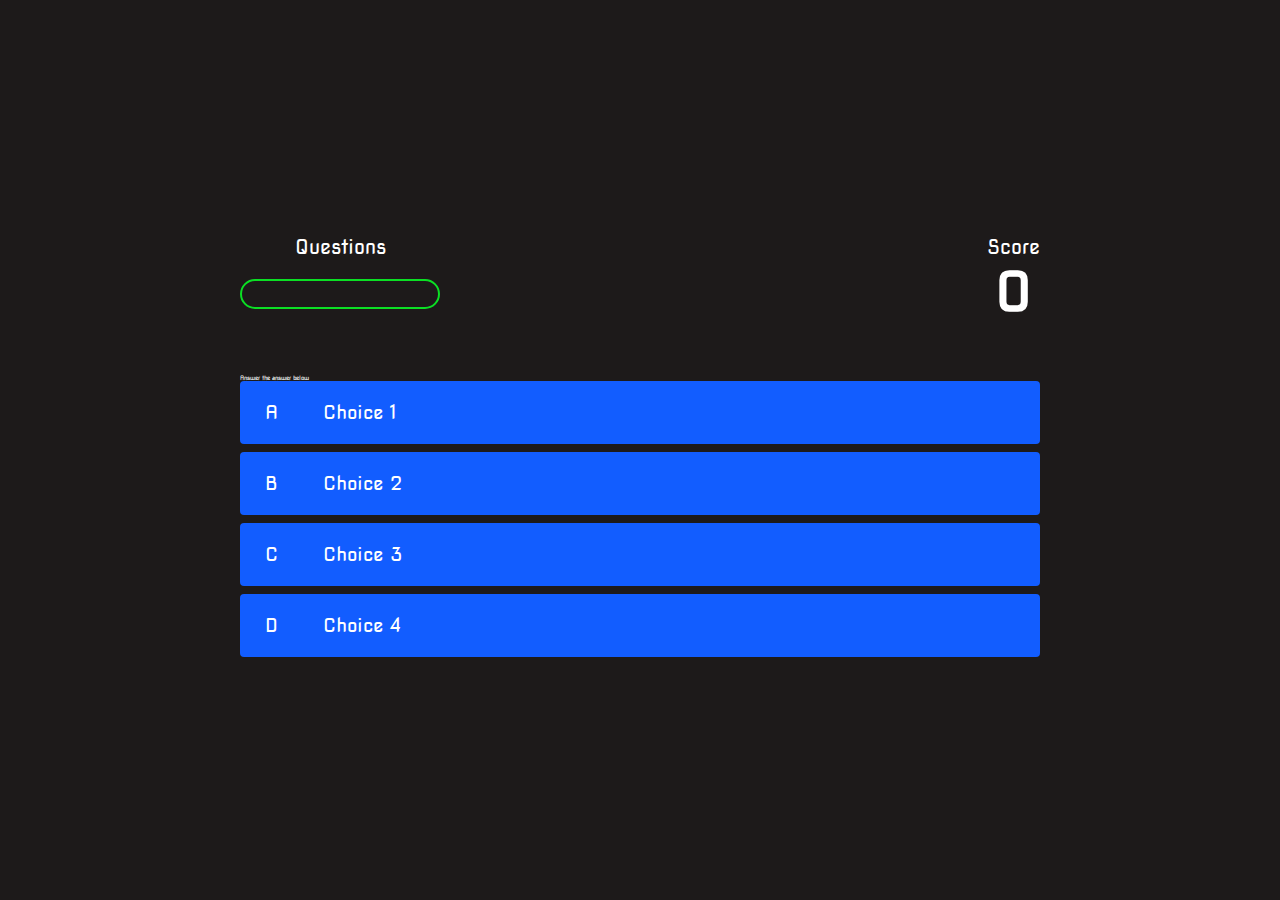
==== game.html @ 9d833003 "re-do second-try html css overlay" ====
<!DOCTYPE html>
<html lang="en">
<head>
    <meta charset="UTF-8">
    <meta http-equiv="X-UA-Compatible" content="IE=edge">
    <meta name="viewport" content="width=device-width, initial-scale=1.0">
    <title>Quiz Page</title>
    <link rel="stylesheet" href="./assets/css/style.css">
    <link rel="stylesheet" href="./assets/css/game.css">
</head>
<body>
    <div class="container">
        <div id="game" class="justify-center flex-column">
            <div id="hud">
                <div class="hud-item">
                    <p id="progressText" class="hud-prefix">
                        Questions
                    </p>
                    <div id="progressBar">
                        <div id="progressBarFull"></div>
                    </div>
                </div>
                <div class="hud-item">
                    <p class="hud-prefix">
                        Score
                    </p>
                    <h1 class="hud-main-text" id="score">
                        0
                    </h1>
                </div>
            </div>
            <div id="question">Answer the answer below</div>
            <div class="choice-container">
                <p class="choice-prefix">A</p>
                <p class="choice-text" data-number="1">Choice 1</p>
            </div>
            <div class="choice-container">
                <p class="choice-prefix">B</p>
                <p class="choice-text" data-number="2">Choice 2</p>
            </div>
            <div class="choice-container">
                <p class="choice-prefix">C</p>
                <p class="choice-text" data-number="3">Choice 3</p>
            </div>
            <div class="choice-container">
                <p class="choice-prefix">D</p>
                <p class="choice-text" data-number="4">Choice 4</p>
            </div>
        </div>
    </div>
    <script src="game.js"></script>
</body>
</html>
---- assets/css/style.css ----
/* *,
*::before,
*::after {
  box-sizing: border-box;
  font-family: Arial, Helvetica, sans-serif;
}

:root {
  --neutral: #005c99;
  --neutral-blue: #33adff;
  --correct: #00fd00;
  --wrong: #ff0000;
}

body {
  padding: 0;
  margin: 0;
  display: flex;
  flex-direction: column;
  width: 100vw;
  height: 100vh;
  justify-content: center;
  align-items: center;
  background-color: var(--neutral);
}

body.correct {
  background-color: var(--correct);
}

body.wrong {
  background-color: var(--wrong);
}

header {
  display: flex;
  width: 100%;
  padding: 25px, 0;
  margin: 7vh 0;
  flex-direction: column;
  justify-content: center;
  align-items: start;
  color: white;
}

header h1 {
  display: flex;
  padding: 10px;
  margin: 10px;
  width: 100%;
  font-size: 30px;
  text-shadow: 0px 2px black;
  align-items: center;
  justify-content: center;
  
}

header p {
  display: flex;
  padding: 0;
  width: 100%;
  margin: 0;
  font-size: 25px;
  text-shadow: 0px 1px black;
  align-items: center;
  justify-content: center;
}

.container {
  width: 800px;
  max-width: 80%;
  background-color: white;
  border-radius: 5px;
  padding: 10px;
  box-shadow: 0 0 10px 2px;
}

.btn-grid {
  display: grid;
  grid-template-columns: repeat(2, auto);
  gap: 10px;
  margin: 20px 0;
}

.btn {
  background-color: var(--neutral-blue);
  border: 1px solid var(--neutral);
  border-radius: 5px;
  padding: 5px 10px;
  color: white;
  outline: none;
  width: 100%;
}

.btn:hover {
  cursor: pointer;
  box-shadow: 0 0.4rem 1.3rem 0 rgba(0, 0, 0, 0.5);
  transition: transform 150ms;
  transform: scale(1.01);
}

.btn.correct {
  background-color: var(--correct);
  color: black;
}

.btn.wrong {
  background-color: var(--wrong);
}

.start-btn,
.next-btn,
.score-btn {
  font-size: 1.5rem;
  font-weight: bold;
  padding: 10px 20px;
}

.controls {
  display: flex;
  flex-direction: column;
  justify-content: center;
  align-items: center;
  gap: 10px;
}

.hide {
  display: none;
} */
@import url('https://fonts.googleapis.com/css2?family=Nova+Square&display=swap');

:root {
  background-color: rgb(29, 26, 26);
}

* {
  box-sizing: border-box;
  margin: 0;
  padding: 0;
  font-size: 62.5%;
  font-family: 'Nova Square', cursive;
}

h1 {
  font-size: 5.4rem;
  color: #fff;
  margin-bottom: 5rem;
}

h2 {
  font-size: 4.2 rem;
  margin-bottom: 4rem;
}

.container {
  width: 100vw;
  max-width: 80rem;
  height: 100vh;
  display: flex;
  justify-content: center;
  align-items: center;
  margin: 0 auto;
  padding: 2rem;
}

.flex-column {
  display: flex;
  flex-direction: column;
}

.flex-center {
  justify-content: center;
  align-items: center;
}

.justify-center {
  justify-content: center;
}

.text-center {
  text-align: center;
}

.hidden {
  display: none;
}

.btn {
  font-size: 2.4rem;
  padding: 2rem 0;
  width: 30rem;
  text-align: center;
  margin-bottom: 1rem;
  text-decoration: none;
  color: rgb(28, 26, 26);
  background: linear-gradient(90deg, rgb(18, 93, 255) 0%, rgba(0, 102, 255) 100%);
  border-radius: 4px;
}

.btn:hover {
  cursor: pointer;
  box-shadow: 0 0.4rem 1.4rem 0 rgba(8, 114, 244, 0.6);
  transition: transform 150ms;
  transform: scale(1.03);
}

.btn[disabled]:hover {
  cursor: not-allowed;
  box-shadow:none;
  transform: none;
}

#highscore-btn {
  background: linear-gradient(90deg, rgb(255, 247, 9) 0%, rgba(240, 221, 6) 100%);
}

#highscore-btn:hover {
  box-shadow: 0 0.4rem 1.4rem 0 rgba(255, 255, 0, 0.5);
}
---- assets/css/game.css ----
body {
    color: #fff;
}

.choice-container {
    display: flex;
    margin-bottom: 0.8rem;
    width: 100%;
    border-radius: 4px;
    background: rgb(18, 93, 255);
    font-size: 3rem;
    min-width: 80rem;
}

.choice-container:hover {
    cursor: pointer;
    box-shadow: 0 0.4rem 1.4rem 0 rgba(6, 103, 247, 0.5);
    transform: scale(1.02);
    transform: transform 100ms;
}

.choice-prefix {
    padding: 2rem 2.5rem;
    color: #fff;
}

.choice-text {
    padding: 2rem;
    width: 100%;
}

.correct {
    background: linear-gradient(32 deg, rgba(11, 223, 36) 0%, rgba(41, 232, 111) 100%);
}

.wrong {
    background: linear-gradient(32 deg, rgba(230, 29, 29, 1) 0%, rgba(224, 11, 11, 1) 100%);
}

/* Display Section */

#hud {
    display: flex;
    justify-content: space-between;
}

.hud-prefix {
    text-align: center;
    font-size: 2rem;
}

.hud-main-text {
    text-align: center;
}

#progressBar {
    width: 20rem;
    height: 3rem;
    border:0.2rem solid rgb(11, 223, 36);
    margin-top: 2rem;
    border-radius: 50px;
    overflow: hidden;
}

#progressBarFull {
    height: 100%;
    background: rgb(11, 223, 36);
    width: 0%;
}

@media screen and (max-width: 768px) {
    .choice-container {
        min-width: 40rem;
    }
}
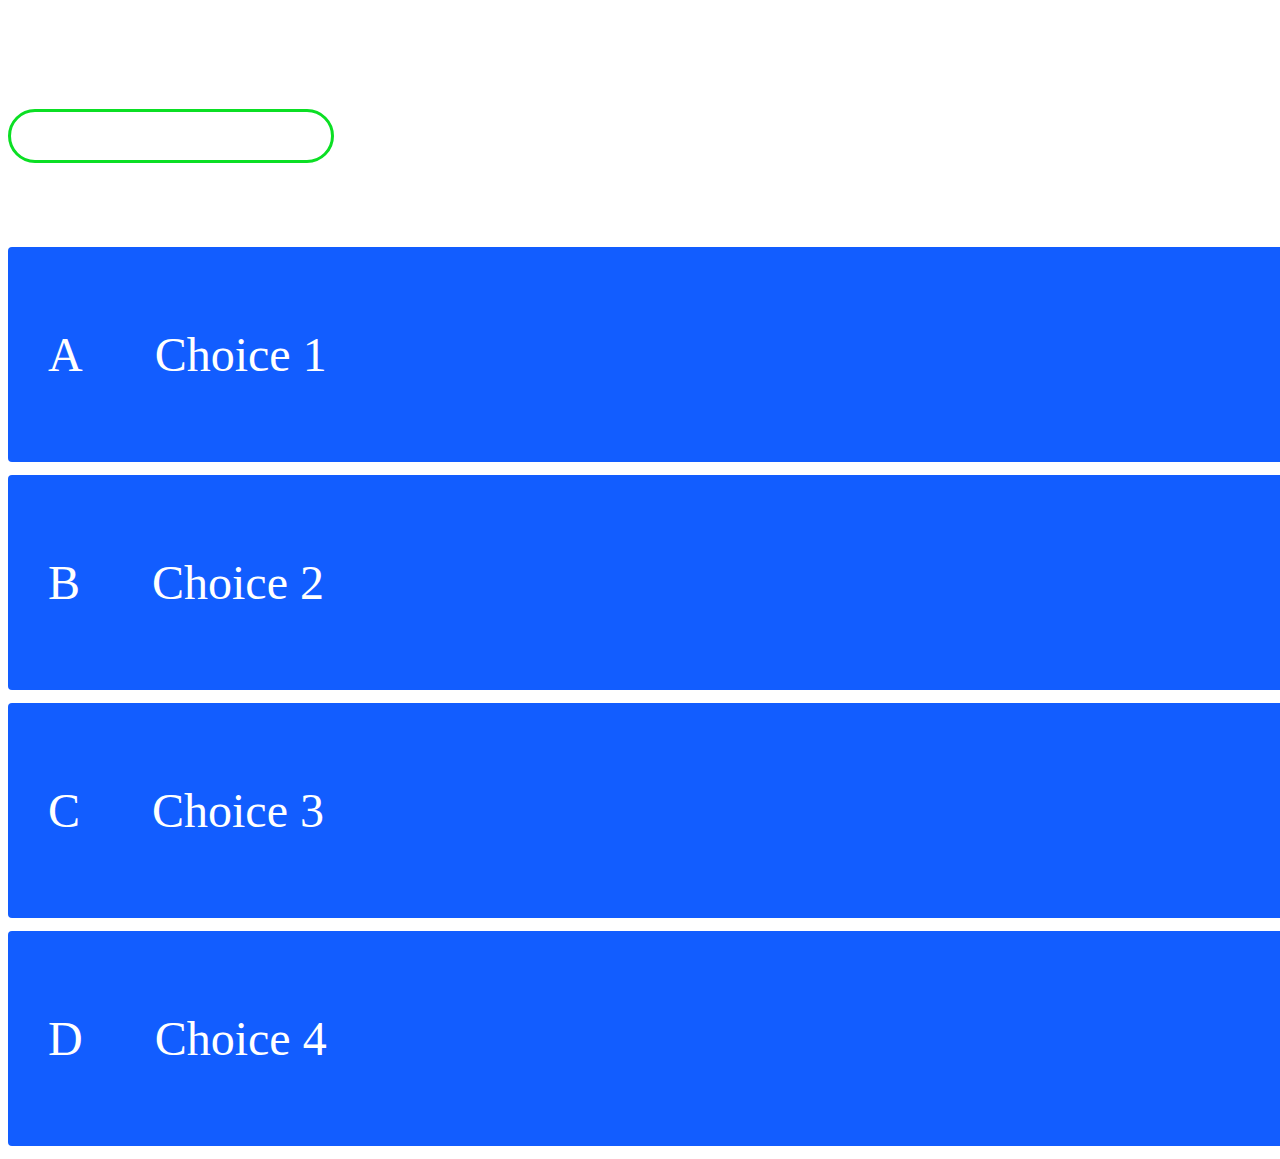
==== commit 58110765: "Layout #2, been trying to make this work. working file" ====
--- a/game.html
+++ b/game.html
@@ -5,7 +5,7 @@
     <meta http-equiv="X-UA-Compatible" content="IE=edge">
     <meta name="viewport" content="width=device-width, initial-scale=1.0">
     <title>Quiz Page</title>
-    <link rel="stylesheet" href="./assets/css/style.css">
+    <link rel="stylesheet" href="./assets/css/style2.css">
     <link rel="stylesheet" href="./assets/css/game.css">
 </head>
 <body>
@@ -29,7 +29,7 @@
                     </h1>
                 </div>
             </div>
-            <div id="question">Answer the answer below</div>
+            <h1 id="question">Answer the answer below</h1>
             <div class="choice-container">
                 <p class="choice-prefix">A</p>
                 <p class="choice-text" data-number="1">Choice 1</p>
@@ -48,6 +48,6 @@
             </div>
         </div>
     </div>
-    <script src="game.js"></script>
+    <script src="./assets/js/game.js"></script>
 </body>
 </html>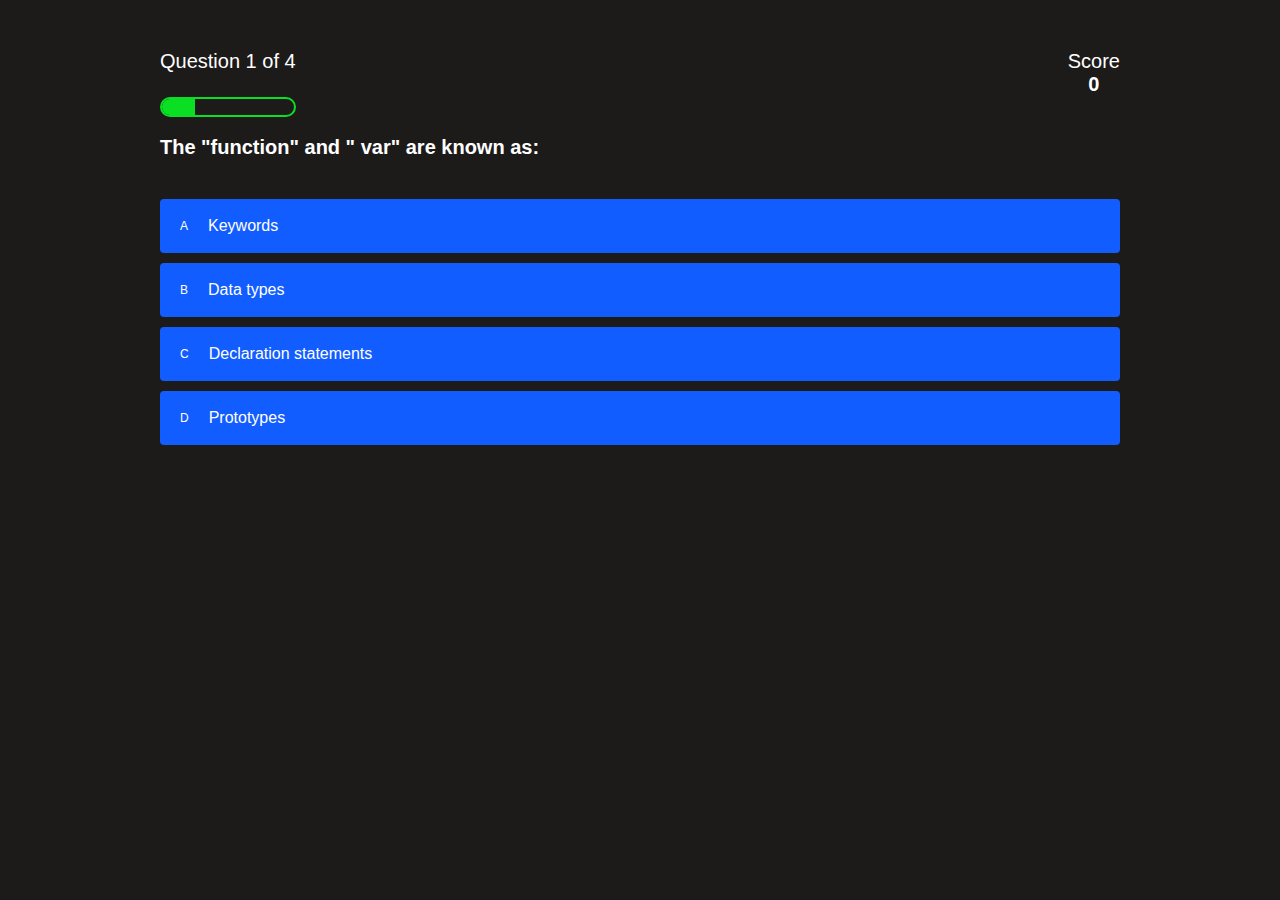
==== commit fc53906b: "new base code. fixed some bugs and changed some CSS" ====
--- a/game.html
+++ b/game.html
@@ -1,20 +1,23 @@
 <!DOCTYPE html>
 <html lang="en">
+
 <head>
     <meta charset="UTF-8">
     <meta http-equiv="X-UA-Compatible" content="IE=edge">
     <meta name="viewport" content="width=device-width, initial-scale=1.0">
-    <title>Quiz Page</title>
-    <link rel="stylesheet" href="./assets/css/style2.css">
+    <title>JavaScript Code Quiz</title>
+    <link rel="stylesheet" href="./assets/css/style.css">
     <link rel="stylesheet" href="./assets/css/game.css">
 </head>
+
 <body>
+    
     <div class="container">
         <div id="game" class="justify-center flex-column">
             <div id="hud">
                 <div class="hud-item">
                     <p id="progressText" class="hud-prefix">
-                        Questions
+                        Question
                     </p>
                     <div id="progressBar">
                         <div id="progressBarFull"></div>
@@ -50,4 +53,5 @@
     </div>
     <script src="./assets/js/game.js"></script>
 </body>
+
 </html>--- a/assets/css/style.css
+++ b/assets/css/style.css
@@ -0,0 +1,122 @@
+:root {
+  background-color: rgb(29, 26, 26)
+}
+
+* {
+  box-sizing: border-box;
+  margin: 0;
+  padding: 0;
+  font-size: 12px;
+  font-family: Arial, Helvetica, sans-serif;
+}
+
+h1 {
+  font-size: 30px;
+  color: #fff;
+  margin-bottom: 40px;
+}
+
+h2 {
+  font-size: 25px;
+  margin-bottom: 20px;
+}
+
+.container {
+  width: 100%;
+  height: 100%;
+  display: flex;
+  justify-content: center;
+  align-items: center;
+  margin: 0 auto;
+  padding: 50px 3rem;
+}
+
+.flex-column {
+  display: flex;
+  flex-direction: column;
+}
+
+.flex-center {
+  justify-content: center;
+  align-items: center;
+}
+
+.justify-center {
+  justify-content: center;
+}
+
+.text-center {
+  text-align: center;
+}
+
+.btn {
+  font-size: 22px;
+  padding: 25px 0;
+  width: 100%;
+  text-align: center;
+  margin-bottom: 10px;
+  text-decoration: none;
+  color: rgb(28, 26, 26);
+  background: linear-gradient(90deg, rgb(18, 92, 255) 0%, rgb(0, 102, 255) 100%);
+  border-radius: 4px;
+}
+
+.btn:hover {
+  cursor: pointer;
+  box-shadow: 0 0.4rem 1.4rem 0 rgba(8, 114, 244, 0.6);
+  transition: transform 150ms;
+  transform: scale(1.03);
+}
+
+.btn[disabled]:hover {
+  cursor: not-allowed;
+  box-shadow: none;
+  transform: none;
+}
+
+#highscore-btn {
+  background: linear-gradient(90deg, rgb(255, 247, 9) 0%, rgb(240, 221, 6) 100%);
+}
+
+#highscore-btn:hover {
+  box-shadow: 0 0.4rem 1.4rem 0 rgba(255, 255, 0, 0.5)
+}
+
+/* End Section */
+
+.end-form-container {
+  width: 100%;
+  display: flex;
+  flex-direction: column;
+  align-items: center;
+  max-width: 30rem;
+}
+
+input {
+  margin-bottom: 1rem;
+  width: 100%;
+  padding: 30px 30px;
+  font-size: 16px;
+  border: none;
+  box-shadow: 0 0.1rem 1.4rem 0 rgba(86, 185, 235, 0.5);
+}
+
+input::placeholder {
+  color: #aaa;
+}
+
+#username {
+  margin-bottom: 3rem;
+  width: 100%;
+  outline: none;
+}
+
+#end-text {
+  font-size: 2.4rem;
+  color: #fff;
+  text-align: center;
+}
+
+#saveScoreBtn {
+  border: none;
+}--- a/assets/css/game.css
+++ b/assets/css/game.css
@@ -2,13 +2,17 @@
     color: #fff;
 }
 
+.container h1 {
+    font-size: 20px;
+    width: 100%;
+}
+
 .choice-container {
     display: flex;
-    margin-bottom: 0.8rem;
+    margin-bottom: 10px;
     width: 100%;
     border-radius: 4px;
     background: rgb(18, 93, 255);
-    font-size: 3rem;
     min-width: 80rem;
 }
 
@@ -20,21 +24,23 @@
 }
 
 .choice-prefix {
-    padding: 2rem 2.5rem;
+    padding:20px;
     color: #fff;
 }
 
 .choice-text {
-    padding: 2rem;
+    font-size: 16px;
+    display: flex;
+    align-items: center;
     width: 100%;
 }
 
 .correct {
-    background: linear-gradient(32 deg, rgba(11, 223, 36) 0%, rgba(41, 232, 111) 100%);
+    background: linear-gradient(32deg, rgba(11, 223, 36) 0%, rgb(41, 232, 111) 100%);
 }
 
 .wrong {
-    background: linear-gradient(32 deg, rgba(230, 29, 29, 1) 0%, rgba(224, 11, 11, 1) 100%);
+    background: linear-gradient(32deg, rgba(230, 29, 29, 1) 0%, rgb(224, 11, 11, 1) 100%);
 }
 
 /* Display Section */
@@ -46,7 +52,7 @@
 
 .hud-prefix {
     text-align: center;
-    font-size: 2rem;
+    font-size: 20px;
 }
 
 .hud-main-text {
@@ -54,9 +60,9 @@
 }
 
 #progressBar {
-    width: 20rem;
-    height: 3rem;
-    border:0.2rem solid rgb(11, 223, 36);
+    width: 100%;
+    height: 20px;
+    border: 2px solid rgb(11,223,36);
     margin-top: 2rem;
     border-radius: 50px;
     overflow: hidden;
@@ -64,7 +70,7 @@
 
 #progressBarFull {
     height: 100%;
-    background: rgb(11, 223, 36);
+    background: rgb(11,223,36);
     width: 0%;
 }
 
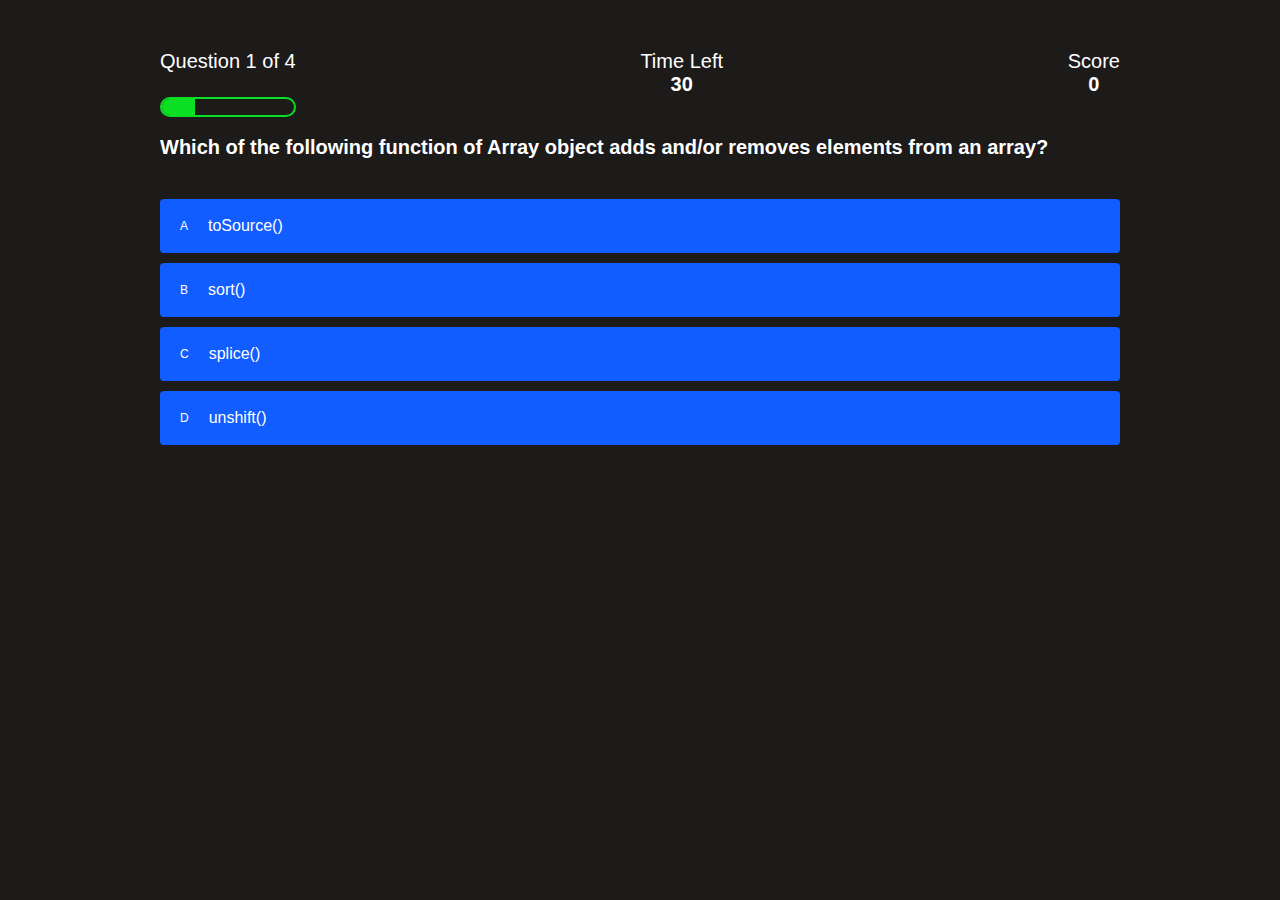
==== commit 87bc39e1: "attempted persistent time local/session Storage" ====
--- a/game.html
+++ b/game.html
@@ -11,7 +11,7 @@
 </head>
 
 <body>
-    
+
     <div class="container">
         <div id="game" class="justify-center flex-column">
             <div id="hud">
@@ -22,6 +22,14 @@
                     <div id="progressBar">
                         <div id="progressBarFull"></div>
                     </div>
+                </div>
+                <div class="hud-item">
+                    <p class="hud-prefix">
+                        Time Left
+                    </p>
+                    <h1 class="hud-main-text" id="timer">
+                        30
+                    </h1>
                 </div>
                 <div class="hud-item">
                     <p class="hud-prefix">
